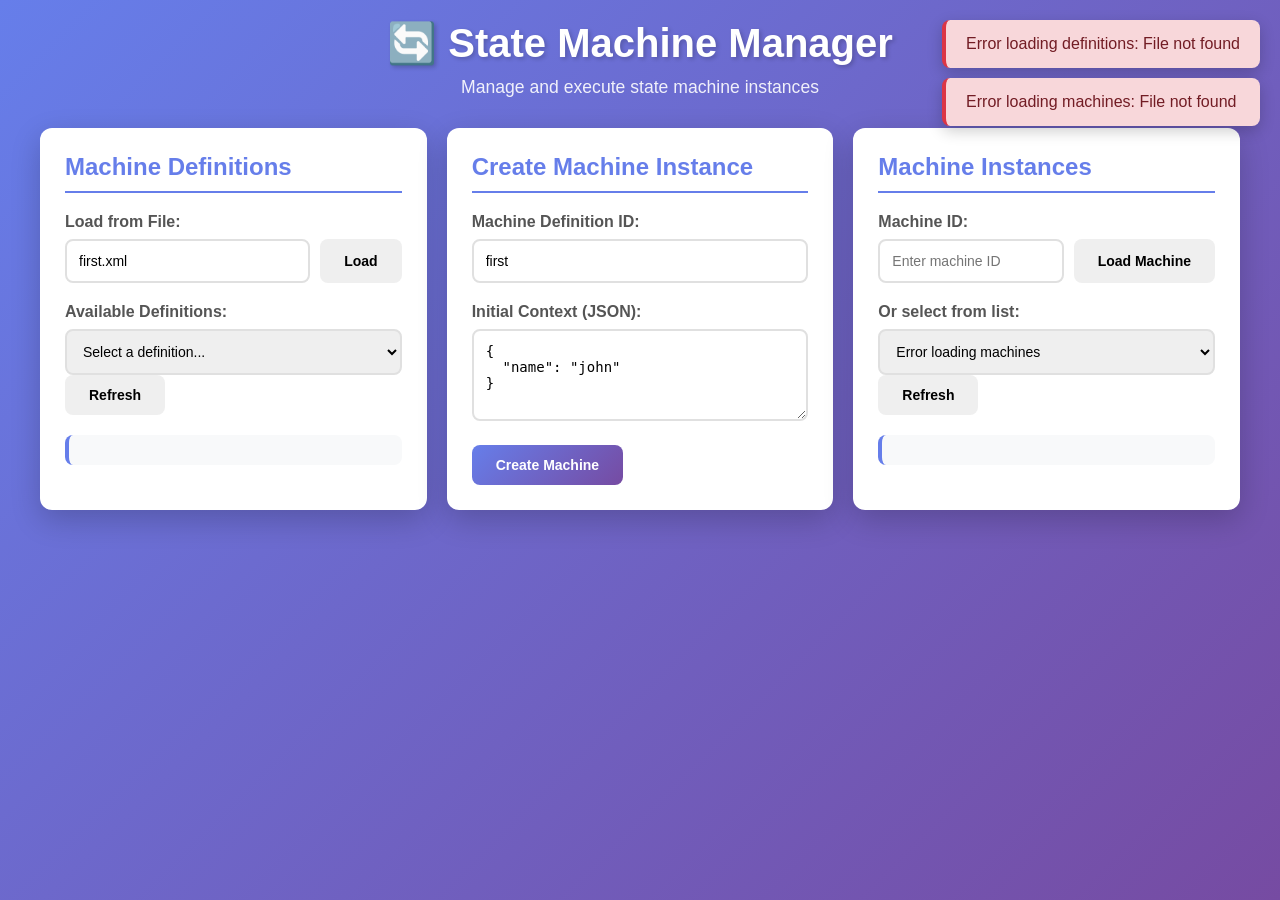
==== src/main/resources/static/index.html @ a3d2ec75 "init" ====
<!DOCTYPE html>
<html lang="en">
<head>
    <meta charset="UTF-8">
    <meta name="viewport" content="width=device-width, initial-scale=1.0">
    <title>State Machine Manager</title>
    <link rel="stylesheet" href="styles.css">
</head>
<body>
    <div class="container">
        <header>
            <h1>🔄 State Machine Manager</h1>
            <p>Manage and execute state machine instances</p>
        </header>

        <div class="main-content">
            <!-- Machine Definitions Section -->
            <section class="card">
                <h2>Machine Definitions</h2>
                <div class="form-group">
                    <label for="loadDefinitionFile">Load from File:</label>
                    <div class="input-group">
                        <input type="text" id="loadDefinitionFile" placeholder="first.xml" value="first.xml">
                        <button onclick="loadDefinitionFromFile()">Load</button>
                    </div>
                </div>
                <div class="form-group">
                    <label>Available Definitions:</label>
                    <select id="machineDefinitions" onchange="loadDefinitionDetails()">
                        <option value="">Select a definition...</option>
                    </select>
                    <button onclick="refreshDefinitions()">Refresh</button>
                </div>
                <div id="definitionDetails" class="details-panel"></div>
            </section>

            <!-- Create Machine Instance Section -->
            <section class="card">
                <h2>Create Machine Instance</h2>
                <div class="form-group">
                    <label for="machineDefinitionId">Machine Definition ID:</label>
                    <input type="text" id="machineDefinitionId" placeholder="first" value="first">
                </div>
                <div class="form-group">
                    <label>Initial Context (JSON):</label>
                    <textarea id="initialContext" rows="4" placeholder='{"name": "john", "age": "30"}'>{&#10;  "name": "john"&#10;}</textarea>
                </div>
                <button onclick="createMachineInstance()" class="btn-primary">Create Machine</button>
                <div id="createResult" class="result-message"></div>
            </section>

            <!-- Machine Instances Section -->
            <section class="card">
                <h2>Machine Instances</h2>
                <div class="form-group">
                    <label for="machineId">Machine ID:</label>
                    <div class="input-group">
                        <input type="number" id="machineId" placeholder="Enter machine ID">
                        <button onclick="loadMachine()">Load Machine</button>
                    </div>
                </div>
                <div class="form-group">
                    <label>Or select from list:</label>
                    <select id="machineInstances" onchange="selectMachineFromList()">
                        <option value="">Select a machine...</option>
                    </select>
                    <button onclick="refreshMachines()">Refresh</button>
                </div>
                <div id="machineDetails" class="details-panel"></div>
            </section>

            <!-- Machine Operations Section -->
            <section class="card" id="operationsSection" style="display: none;">
                <h2>Machine Operations</h2>
                
                <!-- Current State -->
                <div class="state-display">
                    <h3>Current State: <span id="currentState" class="state-badge"></span></h3>
                </div>

                <!-- Context -->
                <div class="form-group">
                    <label>Context:</label>
                    <div id="contextDisplay" class="context-display"></div>
                    <div class="form-group">
                        <label>Update Context (JSON):</label>
                        <textarea id="contextUpdate" rows="3" placeholder='{"name": "jane", "age": "25"}'></textarea>
                        <button onclick="updateContext()" class="btn-secondary">Update Context</button>
                    </div>
                </div>

                <!-- Available Transitions -->
                <div class="form-group">
                    <label>Available Transitions:</label>
                    <div id="availableTransitions" class="transitions-list"></div>
                    <button onclick="refreshAvailableTransitions()" class="btn-secondary">Refresh</button>
                </div>

                <!-- Execute Transition -->
                <div class="form-group">
                    <label for="transitionId">Execute Transition:</label>
                    <div class="input-group">
                        <input type="text" id="transitionId" placeholder="t0, t1, t2...">
                        <button onclick="executeTransition()" class="btn-primary">Execute</button>
                    </div>
                </div>

                <!-- History -->
                <div class="form-group">
                    <div style="display: flex; justify-content: space-between; align-items: center;">
                        <label>State History:</label>
                        <div>
                            <select id="historyOrder" onchange="loadHistory()" style="margin-right: 10px;">
                                <option value="asc">Oldest First</option>
                                <option value="desc">Newest First</option>
                            </select>
                            <button onclick="loadHistory()" class="btn-secondary">Refresh History</button>
                        </div>
                    </div>
                    <div id="historyDisplay" class="history-display"></div>
                </div>
            </section>
        </div>

        <!-- Messages -->
        <div id="messageContainer" class="message-container"></div>
    </div>

    <script src="app.js"></script>
</body>
</html>
---- src/main/resources/static/styles.css ----
* {
    margin: 0;
    padding: 0;
    box-sizing: border-box;
}

body {
    font-family: -apple-system, BlinkMacSystemFont, 'Segoe UI', Roboto, Oxygen, Ubuntu, Cantarell, sans-serif;
    background: linear-gradient(135deg, #667eea 0%, #764ba2 100%);
    min-height: 100vh;
    padding: 20px;
    color: #333;
}

.container {
    max-width: 1200px;
    margin: 0 auto;
}

header {
    text-align: center;
    color: white;
    margin-bottom: 30px;
}

header h1 {
    font-size: 2.5em;
    margin-bottom: 10px;
    text-shadow: 2px 2px 4px rgba(0,0,0,0.2);
}

header p {
    font-size: 1.1em;
    opacity: 0.9;
}

.main-content {
    display: grid;
    grid-template-columns: repeat(auto-fit, minmax(350px, 1fr));
    gap: 20px;
    margin-bottom: 20px;
}

.card {
    background: white;
    border-radius: 12px;
    padding: 25px;
    box-shadow: 0 10px 30px rgba(0,0,0,0.2);
    transition: transform 0.3s ease, box-shadow 0.3s ease;
}

.card:hover {
    transform: translateY(-5px);
    box-shadow: 0 15px 40px rgba(0,0,0,0.3);
}

.card h2 {
    color: #667eea;
    margin-bottom: 20px;
    font-size: 1.5em;
    border-bottom: 2px solid #667eea;
    padding-bottom: 10px;
}

.form-group {
    margin-bottom: 20px;
}

.form-group label {
    display: block;
    margin-bottom: 8px;
    font-weight: 600;
    color: #555;
}

.form-group input,
.form-group select,
.form-group textarea {
    width: 100%;
    padding: 12px;
    border: 2px solid #e0e0e0;
    border-radius: 8px;
    font-size: 14px;
    transition: border-color 0.3s ease;
}

.form-group input:focus,
.form-group select:focus,
.form-group textarea:focus {
    outline: none;
    border-color: #667eea;
}

.input-group {
    display: flex;
    gap: 10px;
}

.input-group input {
    flex: 1;
}

button {
    padding: 12px 24px;
    border: none;
    border-radius: 8px;
    font-size: 14px;
    font-weight: 600;
    cursor: pointer;
    transition: all 0.3s ease;
    white-space: nowrap;
}

.btn-primary {
    background: linear-gradient(135deg, #667eea 0%, #764ba2 100%);
    color: white;
}

.btn-primary:hover {
    transform: translateY(-2px);
    box-shadow: 0 5px 15px rgba(102, 126, 234, 0.4);
}

.btn-secondary {
    background: #6c757d;
    color: white;
}

.btn-secondary:hover {
    background: #5a6268;
    transform: translateY(-2px);
}

button:active {
    transform: translateY(0);
}

.details-panel {
    margin-top: 20px;
    padding: 15px;
    background: #f8f9fa;
    border-radius: 8px;
    border-left: 4px solid #667eea;
}

.state-display {
    margin-bottom: 20px;
    padding: 15px;
    background: linear-gradient(135deg, #667eea 0%, #764ba2 100%);
    border-radius: 8px;
    color: white;
}

.state-display h3 {
    margin: 0;
}

.state-badge {
    display: inline-block;
    background: rgba(255,255,255,0.2);
    padding: 5px 15px;
    border-radius: 20px;
    font-weight: bold;
    margin-left: 10px;
}

.context-display {
    padding: 15px;
    background: #f8f9fa;
    border-radius: 8px;
    margin-bottom: 15px;
    font-family: 'Courier New', monospace;
    font-size: 13px;
    max-height: 200px;
    overflow-y: auto;
}

.transitions-list {
    display: flex;
    flex-direction: column;
    gap: 10px;
    margin-bottom: 15px;
}

.transition-item {
    padding: 12px;
    background: #f8f9fa;
    border-radius: 8px;
    border-left: 4px solid #667eea;
    cursor: pointer;
    transition: all 0.3s ease;
}

.transition-item:hover {
    background: #e9ecef;
    transform: translateX(5px);
}

.transition-item .transition-id {
    font-weight: bold;
    color: #667eea;
    margin-right: 10px;
}

.transition-item .transition-name {
    color: #666;
}

.transition-item .transition-path {
    font-size: 12px;
    color: #999;
    margin-top: 5px;
}

.transition-item .transition-condition {
    font-size: 12px;
    color: #28a745;
    margin-top: 5px;
    font-style: italic;
}

.result-message {
    margin-top: 15px;
    padding: 12px;
    border-radius: 8px;
    display: none;
}

.result-message.success {
    background: #d4edda;
    color: #155724;
    border: 1px solid #c3e6cb;
    display: block;
}

.result-message.error {
    background: #f8d7da;
    color: #721c24;
    border: 1px solid #f5c6cb;
    display: block;
}

.message-container {
    position: fixed;
    top: 20px;
    right: 20px;
    z-index: 1000;
    max-width: 400px;
}

.message {
    padding: 15px 20px;
    margin-bottom: 10px;
    border-radius: 8px;
    box-shadow: 0 5px 15px rgba(0,0,0,0.2);
    animation: slideIn 0.3s ease;
}

@keyframes slideIn {
    from {
        transform: translateX(400px);
        opacity: 0;
    }
    to {
        transform: translateX(0);
        opacity: 1;
    }
}

.message.success {
    background: #d4edda;
    color: #155724;
    border-left: 4px solid #28a745;
}

.message.error {
    background: #f8d7da;
    color: #721c24;
    border-left: 4px solid #dc3545;
}

.message.info {
    background: #d1ecf1;
    color: #0c5460;
    border-left: 4px solid #17a2b8;
}

.json-display {
    background: #f8f9fa;
    padding: 10px;
    border-radius: 4px;
    font-family: 'Courier New', monospace;
    font-size: 12px;
    white-space: pre-wrap;
    word-wrap: break-word;
}

.loading {
    opacity: 0.6;
    pointer-events: none;
}

.history-display {
    margin-top: 15px;
    max-height: 500px;
    overflow-y: auto;
}

.history-list {
    display: flex;
    flex-direction: column;
    gap: 12px;
}

.history-item {
    padding: 15px;
    background: #f8f9fa;
    border-radius: 8px;
    border-left: 4px solid #667eea;
    transition: all 0.3s ease;
}

.history-item:hover {
    background: #e9ecef;
    box-shadow: 0 2px 8px rgba(0,0,0,0.1);
}

.history-header {
    display: flex;
    justify-content: space-between;
    align-items: center;
    margin-bottom: 10px;
    padding-bottom: 8px;
    border-bottom: 1px solid #dee2e6;
}

.history-index {
    font-weight: bold;
    color: #667eea;
    font-size: 14px;
}

.history-time {
    font-size: 12px;
    color: #6c757d;
}

.history-transition {
    display: flex;
    align-items: center;
    gap: 10px;
    margin-bottom: 10px;
    font-size: 14px;
}

.history-state {
    padding: 4px 12px;
    background: #667eea;
    color: white;
    border-radius: 12px;
    font-weight: 600;
    font-size: 13px;
}

.history-state em {
    font-style: normal;
    opacity: 0.8;
}

.history-arrow {
    color: #667eea;
    font-weight: bold;
    font-size: 16px;
}

.history-transition-id {
    margin-left: auto;
    padding: 4px 10px;
    background: #6c757d;
    color: white;
    border-radius: 12px;
    font-size: 12px;
    font-weight: 600;
}

.history-context {
    margin-top: 10px;
}

.history-context details {
    cursor: pointer;
}

.history-context summary {
    font-size: 12px;
    color: #6c757d;
    padding: 5px;
    border-radius: 4px;
    transition: background 0.2s ease;
}

.history-context summary:hover {
    background: #e9ecef;
}

.context-snapshot {
    margin-top: 8px;
    padding: 10px;
    background: #ffffff;
    border: 1px solid #dee2e6;
    border-radius: 4px;
    font-family: 'Courier New', monospace;
    font-size: 11px;
    white-space: pre-wrap;
    word-wrap: break-word;
    max-height: 150px;
    overflow-y: auto;
}

@media (max-width: 768px) {
    .main-content {
        grid-template-columns: 1fr;
    }
    
    header h1 {
        font-size: 2em;
    }
    
    .input-group {
        flex-direction: column;
    }
    
    .history-transition {
        flex-wrap: wrap;
    }
    
    .history-transition-id {
        margin-left: 0;
        width: 100%;
    }
}
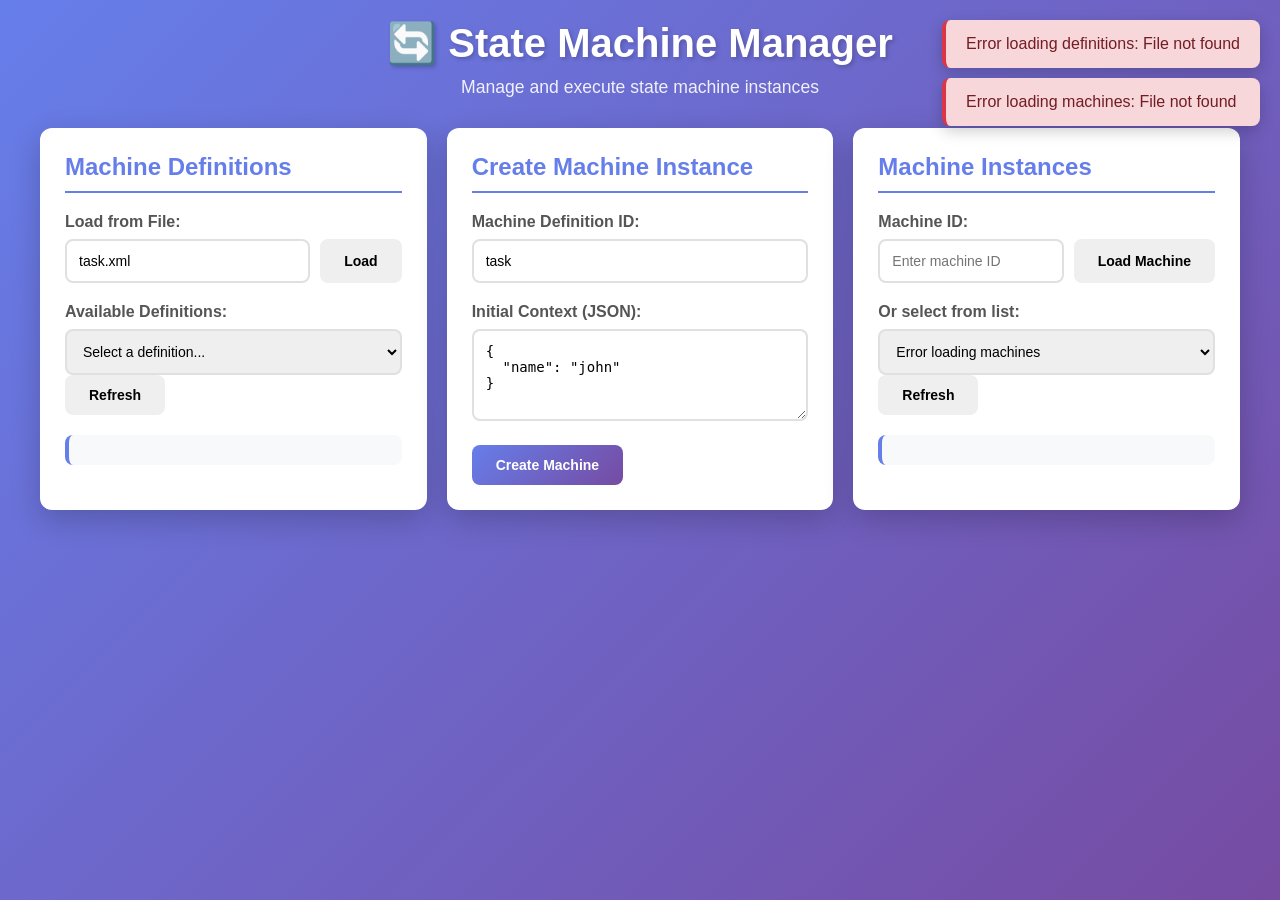
==== commit db726015: "update transition roles" ====
--- a/src/main/resources/static/index.html
+++ b/src/main/resources/static/index.html
@@ -20,7 +20,7 @@
                 <div class="form-group">
                     <label for="loadDefinitionFile">Load from File:</label>
                     <div class="input-group">
-                        <input type="text" id="loadDefinitionFile" placeholder="first.xml" value="first.xml">
+                        <input type="text" id="loadDefinitionFile" placeholder="task.xml" value="task.xml">
                         <button onclick="loadDefinitionFromFile()">Load</button>
                     </div>
                 </div>
@@ -39,7 +39,7 @@
                 <h2>Create Machine Instance</h2>
                 <div class="form-group">
                     <label for="machineDefinitionId">Machine Definition ID:</label>
-                    <input type="text" id="machineDefinitionId" placeholder="first" value="first">
+                    <input type="text" id="machineDefinitionId" placeholder="task" value="task">
                 </div>
                 <div class="form-group">
                     <label>Initial Context (JSON):</label>
@@ -91,9 +91,16 @@
 
                 <!-- Available Transitions -->
                 <div class="form-group">
-                    <label>Available Transitions:</label>
+                    <div style="display: flex; justify-content: space-between; align-items: center; margin-bottom: 10px;">
+                        <label>Available Transitions:</label>
+                        <div>
+                            <select id="roleFilter" onchange="refreshAvailableTransitions()" style="margin-right: 10px;">
+                                <option value="">All Roles</option>
+                            </select>
+                            <button onclick="refreshAvailableTransitions()" class="btn-secondary">Refresh</button>
+                        </div>
+                    </div>
                     <div id="availableTransitions" class="transitions-list"></div>
-                    <button onclick="refreshAvailableTransitions()" class="btn-secondary">Refresh</button>
                 </div>
 
                 <!-- Execute Transition -->
--- a/src/main/resources/static/styles.css
+++ b/src/main/resources/static/styles.css
@@ -217,6 +217,56 @@
     color: #28a745;
     margin-top: 5px;
     font-style: italic;
+}
+
+.transition-item .transition-role {
+    font-size: 12px;
+    color: #667eea;
+    margin-top: 5px;
+    font-weight: 600;
+}
+
+.transition-item-disabled {
+    background-color: #f5f5f5 !important;
+    border-color: #ddd !important;
+}
+
+.transition-item-disabled:hover {
+    background-color: #f5f5f5 !important;
+    transform: none !important;
+    box-shadow: 0 2px 4px rgba(0,0,0,0.1) !important;
+}
+
+.transition-group {
+    margin-bottom: 20px;
+    border: 1px solid #dee2e6;
+    border-radius: 8px;
+    overflow: hidden;
+}
+
+.transition-group-header {
+    background: linear-gradient(135deg, #667eea 0%, #764ba2 100%);
+    color: white;
+    padding: 12px 15px;
+    font-weight: 600;
+}
+
+.transition-group-header h4 {
+    margin: 0;
+    font-size: 14px;
+}
+
+.transition-group-items {
+    padding: 10px;
+    background: #f8f9fa;
+    display: flex;
+    flex-direction: column;
+    gap: 8px;
+}
+
+.transition-group-items .transition-item {
+    background: white;
+    margin: 0;
 }
 
 .result-message {
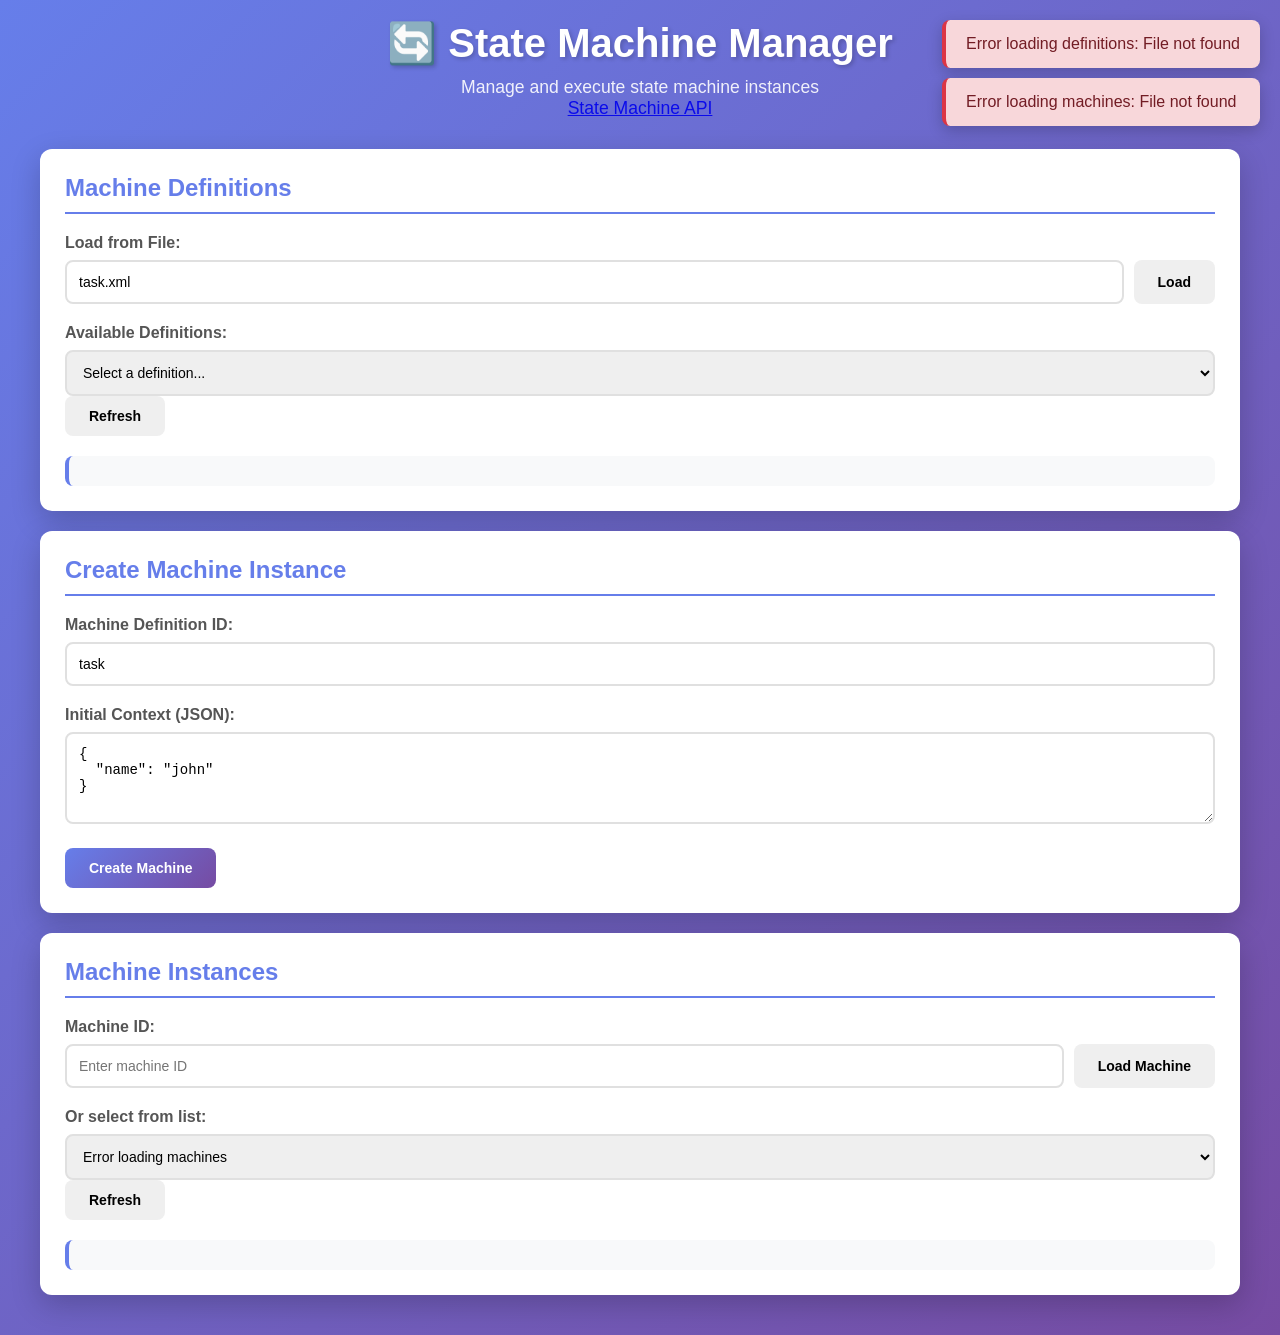
==== commit 707225a5: "small fixs" ====
--- a/src/main/resources/static/index.html
+++ b/src/main/resources/static/index.html
@@ -11,6 +11,7 @@
         <header>
             <h1>🔄 State Machine Manager</h1>
             <p>Manage and execute state machine instances</p>
+            <p><a href="http://localhost:8080/swagger-ui/index.html#/" target="_blank">State Machine API</a></p>
         </header>
 
         <div class="main-content">
--- a/src/main/resources/static/styles.css
+++ b/src/main/resources/static/styles.css
@@ -36,7 +36,7 @@
 
 .main-content {
     display: grid;
-    grid-template-columns: repeat(auto-fit, minmax(350px, 1fr));
+    grid-template-columns: repeat(auto-fit, minmax(2    50px, 1fr));
     gap: 20px;
     margin-bottom: 20px;
 }
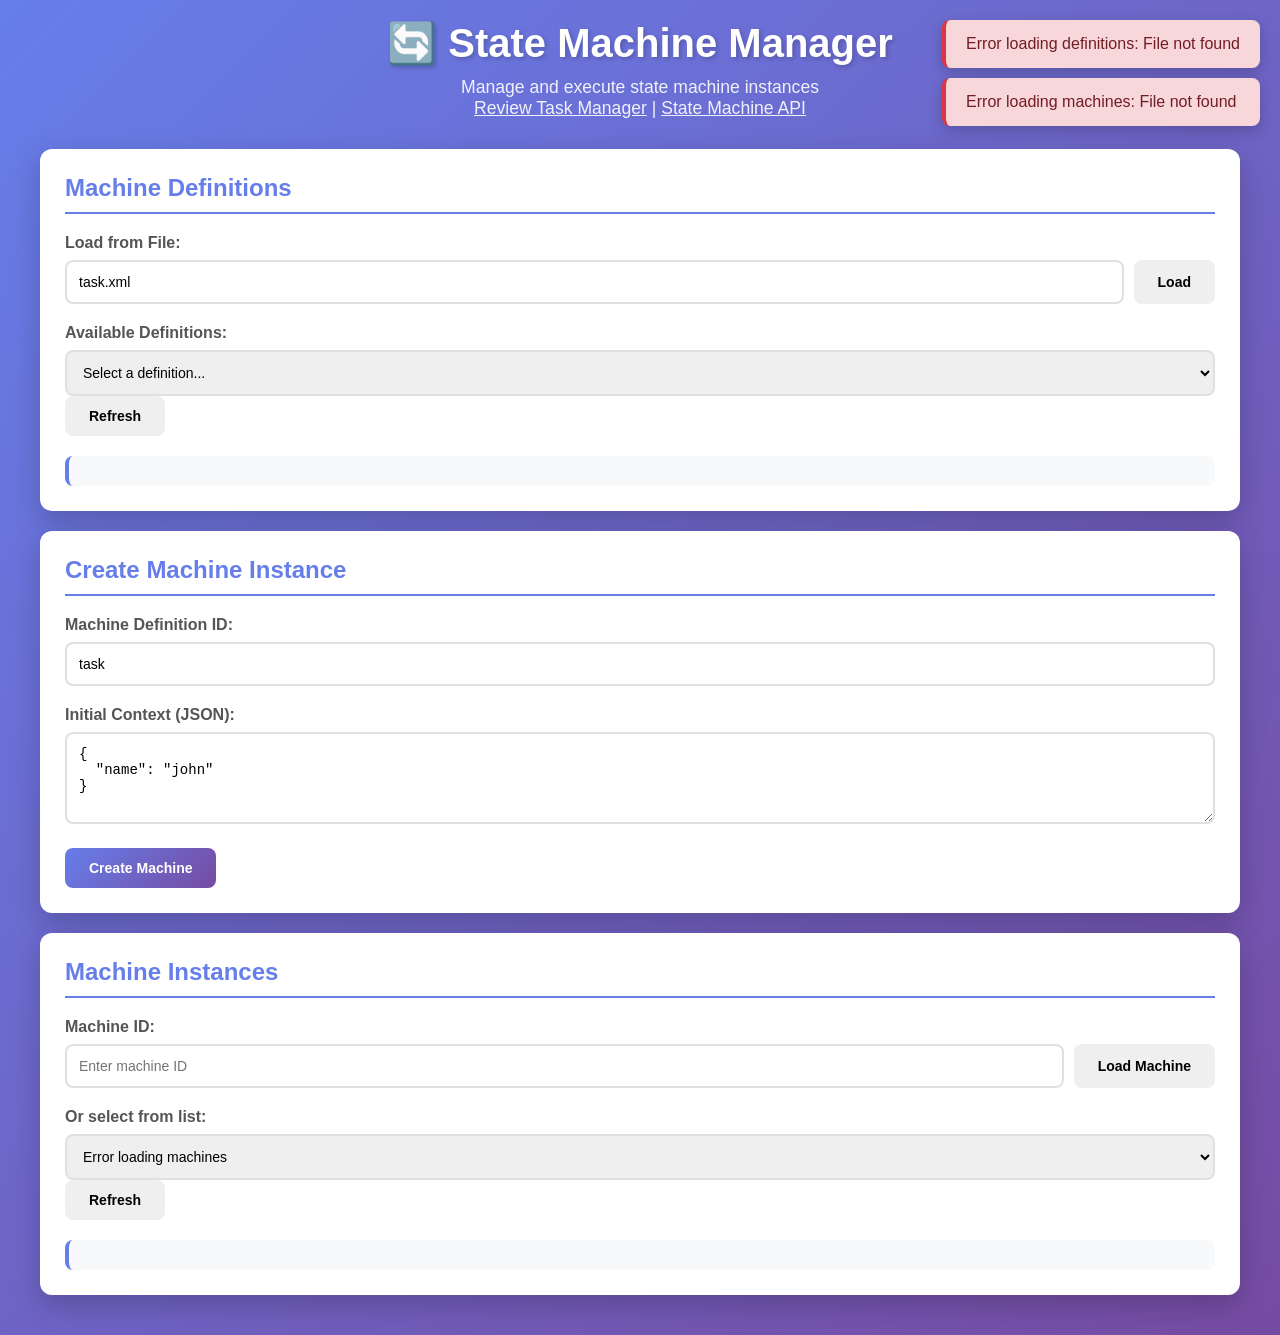
==== commit 5d57f478: "Web page that uses task review API" ====
--- a/src/main/resources/static/index.html
+++ b/src/main/resources/static/index.html
@@ -11,7 +11,10 @@
         <header>
             <h1>🔄 State Machine Manager</h1>
             <p>Manage and execute state machine instances</p>
-            <p><a href="http://localhost:8080/swagger-ui/index.html#/" target="_blank">State Machine API</a></p>
+            <p>
+                <a href="review-tasks.html" style="color: white; text-decoration: underline;">Review Task Manager</a> | 
+                <a href="http://localhost:8080/swagger-ui/index.html#/" target="_blank" style="color: white; text-decoration: underline;">State Machine API</a>
+            </p>
         </header>
 
         <div class="main-content">
